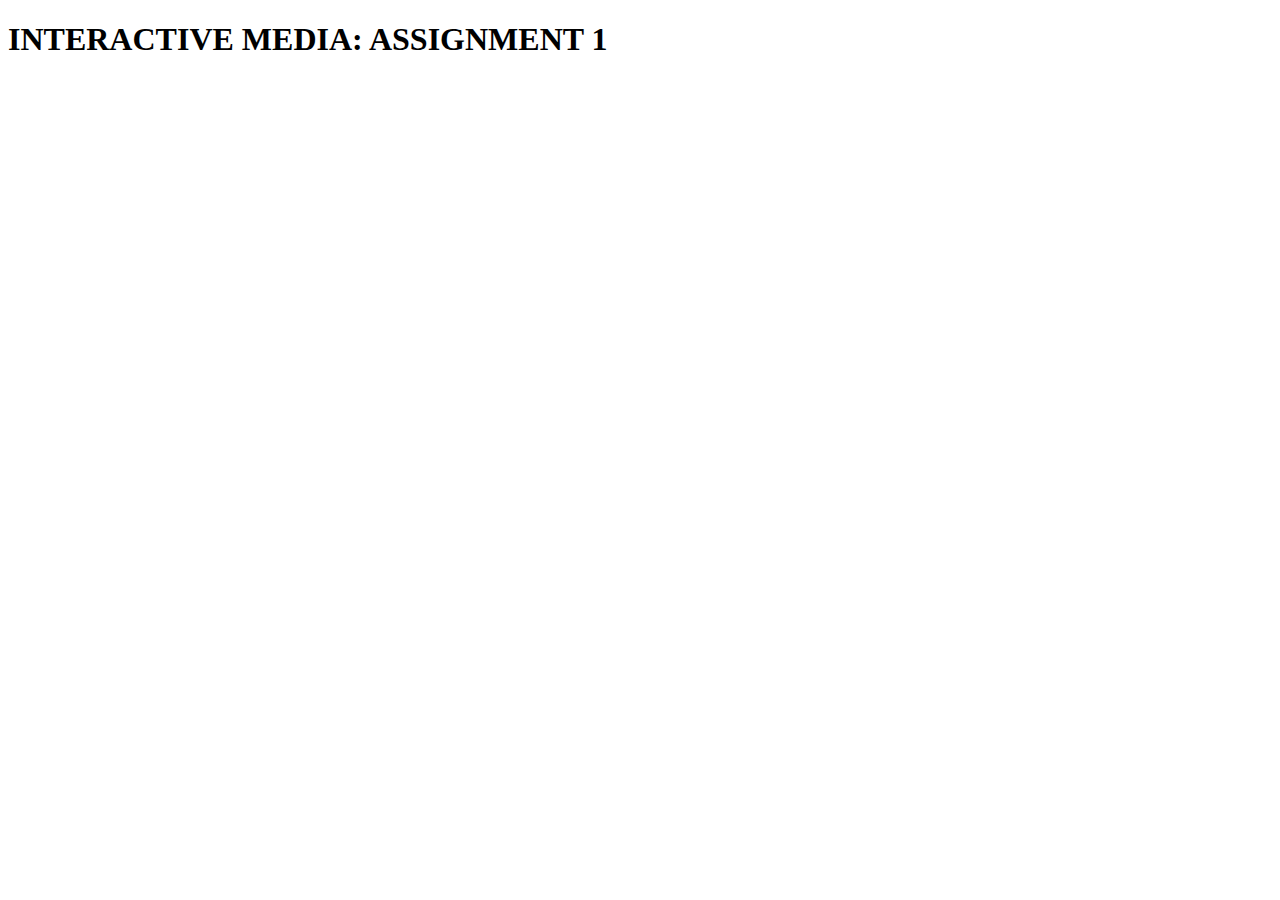
==== assignment-1/index.html @ bdb71514 "create-a1" ====
<!DOCTYPE html>
<html lang="en">
  <head>
    <meta charset="UTF-8" />
    <meta name="viewport" content="width=<device-width>, initial-scale=1.0" />
    <title>Document</title>
  </head>
  <body>
    <h1>INTERACTIVE MEDIA: ASSIGNMENT 1</h1>
  </body>
</html>
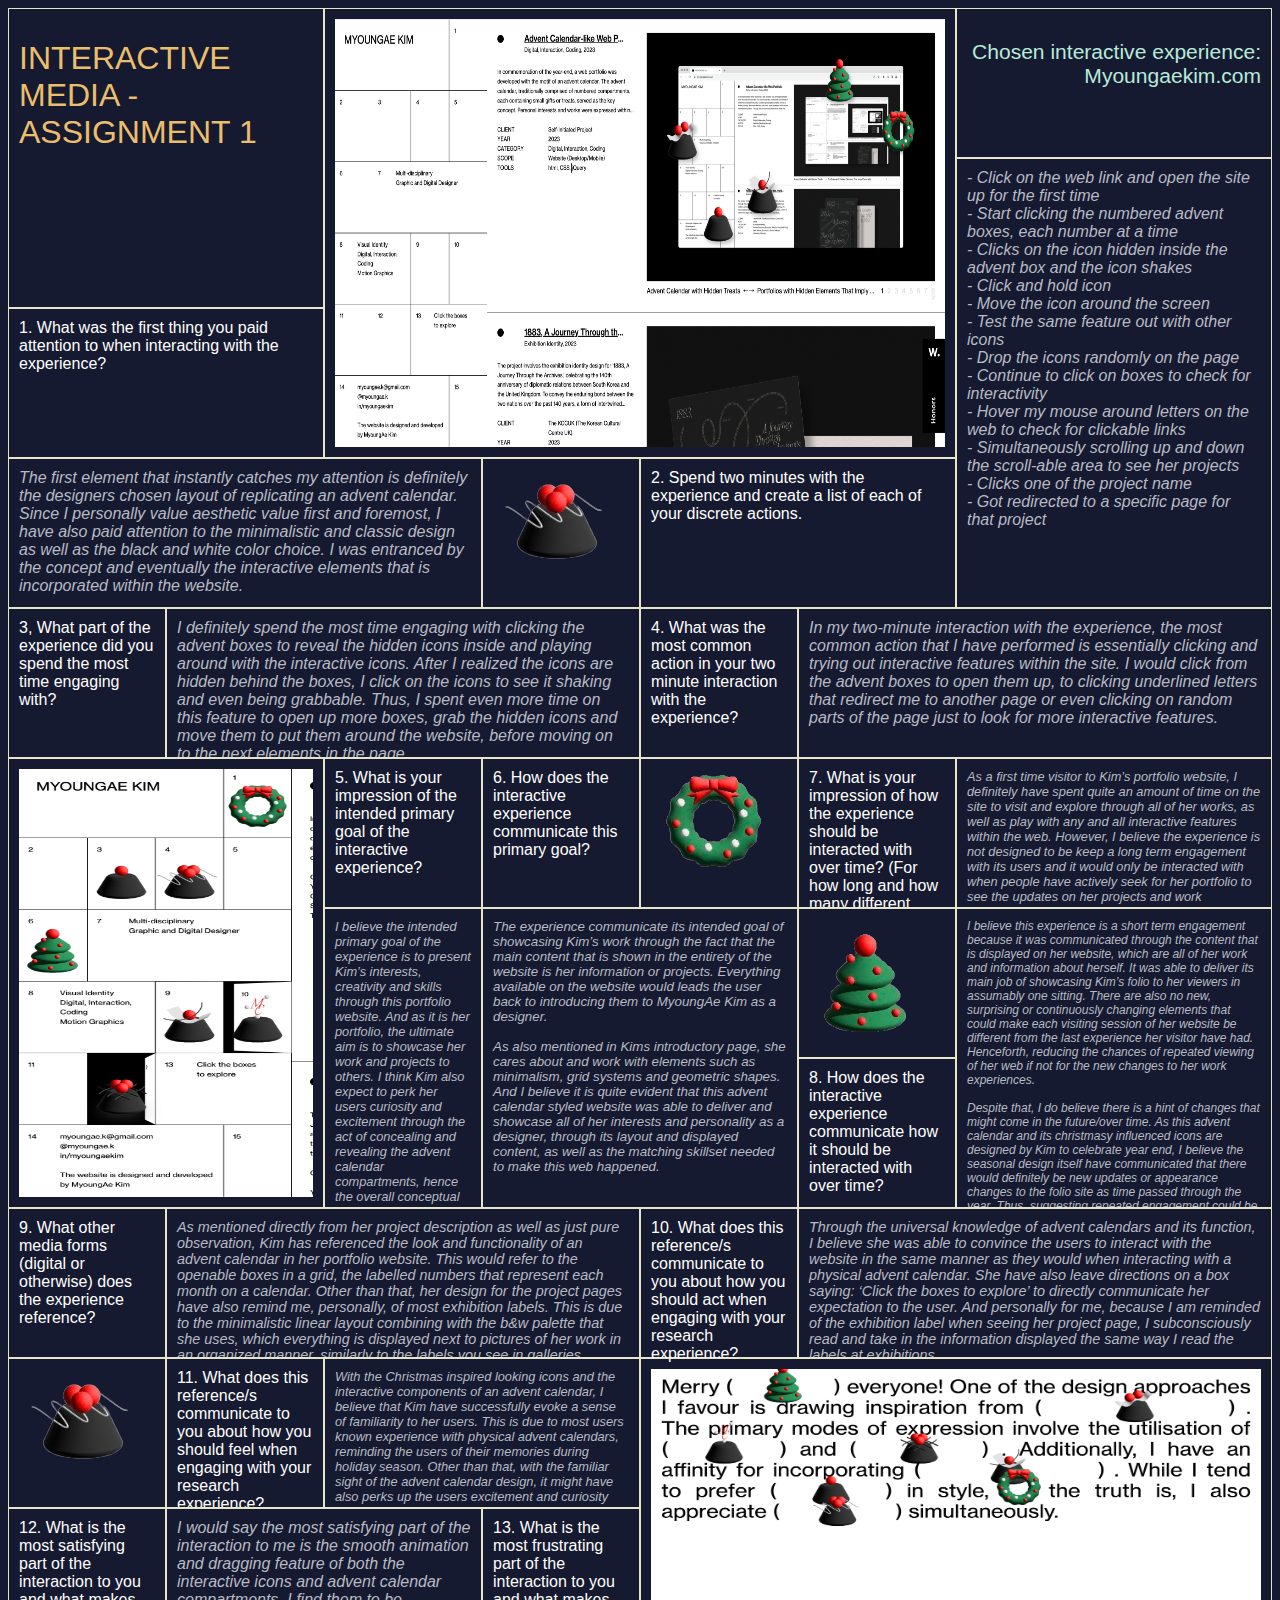
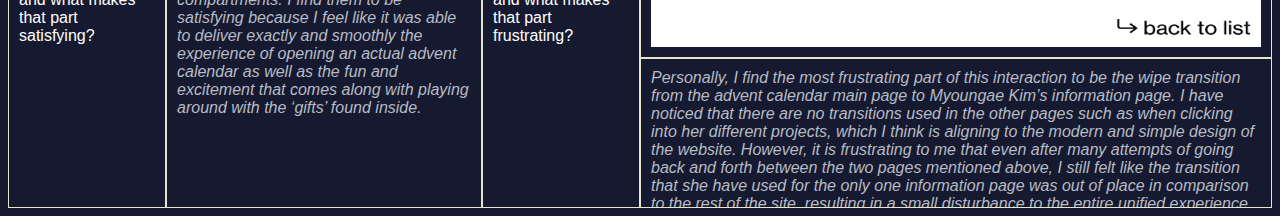
==== commit 5feb5520: "finished assignment 1" ====
--- a/assignment-1/index.html
+++ b/assignment-1/index.html
@@ -3,9 +3,234 @@
   <head>
     <meta charset="UTF-8" />
     <meta name="viewport" content="width=<device-width>, initial-scale=1.0" />
-    <title>Document</title>
+    <title>Jenny's Assignment 1</title>
+    <link rel="stylesheet" href="style.css" />
+    <link rel="stylesheet" href="reset.css" />
   </head>
   <body>
-    <h1>INTERACTIVE MEDIA: ASSIGNMENT 1</h1>
+    <div class="container">
+      <div class="header">
+        <h1 style="color: #eabe6c">INTERACTIVE MEDIA - ASSIGNMENT 1</h1>
+      </div>
+      <div class="headerpic">
+        <img src="img-a1/fullpage.png" alt="main pic" />
+      </div>
+      <div class="subheader">
+        <h3 style="color: #b6eada; text-align: right">
+          Chosen interactive experience: Myoungaekim.com
+        </h3>
+      </div>
+      <div class="ques1">
+        1. What was the first thing you paid attention to when interacting with
+        the experience?
+      </div>
+      <div class="ans1">
+        The first element that instantly catches my attention is definitely the
+        designers chosen layout of replicating an advent calendar. Since I
+        personally value aesthetic value first and foremost, I have also paid
+        attention to the minimalistic and classic design as well as the black
+        and white color choice. I was entranced by the concept and eventually
+        the interactive elements that is incorporated within the website.
+      </div>
+      <div class="icon1">
+        <img src="img-a1/blackcake.png" alt="cake icon" />
+      </div>
+      <div class="ques2">
+        2. Spend two minutes with the experience and create a list of each of
+        your discrete actions.
+      </div>
+      <div class="ans2">
+        - Click on the web link and open the site up for the first time <br />
+        - Start clicking the numbered advent boxes, each number at a time<br />
+        - Clicks on the icon hidden inside the advent box and the icon shakes<br />
+        - Click and hold icon<br />
+        - Move the icon around the screen<br />
+        - Test the same feature out with other icons<br />
+        - Drop the icons randomly on the page<br />
+        - Continue to click on boxes to check for interactivity<br />
+        - Hover my mouse around letters on the web to check for clickable
+        links<br />
+        - Simultaneously scrolling up and down the scroll-able area to see her
+        projects<br />
+        - Clicks one of the project name<br />
+        - Got redirected to a specific page for that project
+      </div>
+      <div class="ques3">
+        3, What part of the experience did you spend the most time engaging
+        with?
+      </div>
+      <div class="ans3">
+        I definitely spend the most time engaging with clicking the advent boxes
+        to reveal the hidden icons inside and playing around with the
+        interactive icons. After I realized the icons are hidden behind the
+        boxes, I click on the icons to see it shaking and even being grabbable.
+        Thus, I spent even more time on this feature to open up more boxes, grab
+        the hidden icons and move them to put them around the website, before
+        moving on to the next elements in the page.
+      </div>
+      <div class="ques4">
+        4. What was the most common action in your two minute interaction with
+        the experience?
+      </div>
+      <div class="ans4">
+        In my two-minute interaction with the experience, the most common action
+        that I have performed is essentially clicking and trying out interactive
+        features within the site. I would click from the advent boxes to open
+        them up, to clicking underlined letters that redirect me to another page
+        or even clicking on random parts of the page just to look for more
+        interactive features.
+      </div>
+      <div class="adventpic">
+        <img src="img-a1/adventcalendar.png" alt="adventcal pic" />
+      </div>
+      <div class="ques5">
+        5. What is your impression of the intended primary goal of the
+        interactive experience?
+      </div>
+      <div class="ans5">
+        I believe the intended primary goal of the experience is to present
+        Kim’s interests, creativity and skills through this portfolio website.
+        And as it is her portfolio, the ultimate aim is to showcase her work and
+        projects to others. I think Kim also expect to perk her users curiosity
+        and excitement through the act of concealing and revealing the advent
+        calendar compartments, hence the overall conceptual design of this
+        website.
+      </div>
+      <div class="ques6">
+        6. How does the interactive experience communicate this primary goal?
+      </div>
+      <div class="ans6">
+        The experience communicate its intended goal of showcasing Kim’s work
+        through the fact that the main content that is shown in the entirety of
+        the website is her information or projects. Everything available on the
+        website would leads the user back to introducing them to MyoungAe Kim as
+        a designer.<br />
+        <br />
+        As also mentioned in Kims introductory page, she cares about and work
+        with elements such as minimalism, grid systems and geometric shapes. And
+        I believe it is quite evident that this advent calendar styled website
+        was able to deliver and showcase all of her interests and personality as
+        a designer, through its layout and displayed content, as well as the
+        matching skillset needed to make this web happened.
+      </div>
+      <div class="greenicon">
+        <img src="img-a1/mistletoeicon.png" alt="green icon" />
+      </div>
+      <div class="ques7">
+        7. What is your impression of how the experience should be interacted
+        with over time? (For how long and how many different times)
+      </div>
+      <div class="ans7">
+        As a first time visitor to Kim’s portfolio website, I definitely have
+        spent quite an amount of time on the site to visit and explore through
+        all of her works, as well as play with any and all interactive features
+        within the web. However, I believe the experience is not designed to be
+        keep a long term engagement with its users and it would only be
+        interacted with when people have actively seek for her portfolio to see
+        the updates on her projects and work experiences.
+      </div>
+      <div class="treeicon">
+        <img src="img-a1/christmastree.png" alt="tree icon" />
+      </div>
+      <div class="ques8">
+        8. How does the interactive experience communicate how it should be
+        interacted with over time?
+      </div>
+      <div class="ans8">
+        I believe this experience is a short term engagement because it was
+        communicated through the content that is displayed on her website, which
+        are all of her work and information about herself. It was able to
+        deliver its main job of showcasing Kim’s folio to her viewers in
+        assumably one sitting. There are also no new, surprising or continuously
+        changing elements that could make each visiting session of her website
+        be different from the last experience her visitor have had. Henceforth,
+        reducing the chances of repeated viewing of her web if not for the new
+        changes to her work experiences.<br />
+        <br />
+        Despite that, I do believe there is a hint of changes that might come in
+        the future/over time. As this advent calendar and its christmasy
+        influenced icons are designed by Kim to celebrate year end, I believe
+        the seasonal design itself have communicated that there would definitely
+        be new updates or appearance changes to the folio site as time passed
+        through the year. Thus, suggesting repeated engagement could be possible
+        for the website.
+      </div>
+      <div class="ques9">
+        9. What other media forms (digital or otherwise) does the experience
+        reference?
+      </div>
+      <div class="ans9">
+        As mentioned directly from her project description as well as just pure
+        observation, Kim has referenced the look and functionality of an advent
+        calendar in her portfolio website. This would refer to the openable
+        boxes in a grid, the labelled numbers that represent each month on a
+        calendar. Other than that, her design for the project pages have also
+        remind me, personally, of most exhibition labels. This is due to the
+        minimalistic linear layout combining with the b&w palette that she uses,
+        which everything is displayed next to pictures of her work in an
+        organized manner, similarly to the labels you see in galleries.
+      </div>
+      <div class="ques10">
+        10. What does this reference/s communicate to you about how you should
+        act when engaging with your research experience?
+      </div>
+      <div class="ans10">
+        Through the universal knowledge of advent calendars and its function, I
+        believe she was able to convince the users to interact with the website
+        in the same manner as they would when interacting with a physical advent
+        calendar. She have also leave directions on a box saying: ‘Click the
+        boxes to explore’ to directly communicate her expectation to the user.
+        And personally for me, because I am reminded of the exhibition label
+        when seeing her project page, I subconsciously read and take in the
+        information displayed the same way I read the labels at exhibitions.
+      </div>
+      <div class="icon2">
+        <img src="img-a1/blackcake.png" alt="cake icon 2" />
+      </div>
+      <div class="ques11">
+        11. What does this reference/s communicate to you about how you should
+        feel when engaging with your research experience?
+      </div>
+      <div class="ans11">
+        With the Christmas inspired looking icons and the interactive components
+        of an advent calendar, I believe that Kim have successfully evoke a
+        sense of familiarity to her users. This is due to most users known
+        experience with physical advent calendars, reminding the users of their
+        memories during holiday season. Other than that, with the familiar sight
+        of the advent calendar design, it might have also perks up the users
+        excitement and curiosity when engaging with Kim’s interactive site.
+      </div>
+      <div class="infopage">
+        <img src="img-a1/abpage.png" alt="about page" />
+      </div>
+      <div class="ques12">
+        12. What is the most satisfying part of the interaction to you and what
+        makes that part satisfying?
+      </div>
+      <div class="ans12">
+        I would say the most satisfying part of the interaction to me is the
+        smooth animation and dragging feature of both the interactive icons and
+        advent calendar compartments. I find them to be satisfying because I
+        feel like it was able to deliver exactly and smoothly the experience of
+        opening an actual advent calendar as well as the fun and excitement that
+        comes along with playing around with the ‘gifts’ found inside.
+      </div>
+      <div class="ques13">
+        13. What is the most frustrating part of the interaction to you and what
+        makes that part frustrating?
+      </div>
+      <div class="ans13">
+        Personally, I find the most frustrating part of this interaction to be
+        the wipe transition from the advent calendar main page to Myoungae Kim’s
+        information page. I have noticed that there are no transitions used in
+        the other pages such as when clicking into her different projects, which
+        I think is aligning to the modern and simple design of the website.
+        However, it is frustrating to me that even after many attempts of going
+        back and forth between the two pages mentioned above, I still felt like
+        the transition that she have used for the only one information page was
+        out of place in comparison to the rest of the site, resulting in a small
+        disturbance to the entire unified experience.
+      </div>
+    </div>
   </body>
 </html>
--- a/assignment-1/style.css
+++ b/assignment-1/style.css
@@ -0,0 +1,239 @@
+/* https://colorhunt.co/palette/161a3031304db6bbc4f0ece5 */
+/* The reason I have chosen this palette is because I wanted to keep the same minimalistic and modern look as the main theme color for my page, in responding to Kim's portfolio.
+However, I did not want to pursue the same black and white look as I wanted to personalize it abit to my preference, which is to make it more colorful. */
+* {
+  font-family: Arial, Helvetica, sans-serif;
+  font-weight: 500;
+  color: #b6bbc4;
+}
+/* For this website, I have decided to go through with this particular grid system incorporated design template, because I wanted to work directly with the portfolio that I'm responding to. 
+This means that I wanted to try and recreate, or at least learn from MyeongAe Kim's portfolio design and give my answers to the prompt through a similar layout.
+The dominant element that I have attempted to keep is the grid system that Kim have used, to frame my questions and answers around it, as well as other pictures or icons. */
+
+/* I also regret that I was unable to customize the texts to be more readable, I understand my layout is quite hard to read but it is my best attempt to recreate Kim's site. 
+I have chosen the font helvetica beacuse I wanted to keep the simple look just as Kim does with her portfolio. */
+
+.container {
+  display: grid;
+  grid-template-columns: repeat(8, 1fr);
+  grid-template-rows: repeat(6, 150px);
+  min-height: 100%;
+  max-width: 1fr;
+  min-width: none;
+  grid-auto-rows: 150px;
+}
+
+body {
+  background-color: #161a30;
+}
+.container > div {
+  box-sizing: border-box;
+  border: 1px solid #e5e5cb;
+  text-align: left;
+  padding: 10px 10px;
+}
+.header {
+  grid-area: 1 / 1 / 3 / 3;
+}
+.headerpic {
+  grid-area: 1 / 3 / 4 / 7;
+}
+.headerpic img {
+  width: 100%;
+  height: 100%;
+  max-height: 100%;
+}
+.subheader {
+  grid-area: 1 / 7 / 1 / 9;
+  text-align: right;
+  font-size: large;
+}
+/* I have decided to use white as the color to identify the questions presented in my site. While I will use the oblique font style to differentiate the answers from the questions. */
+.ques1 {
+  grid-area: 3/1/3/3;
+  color: white;
+}
+
+/* For almost all of my questions and answers, I have included the command overflow:hidden. 
+This is because I have changed my mind to this grid layout quite last minute and was unable to adapt quickly enough to making the information flexible/interactive to all screens.
+Hence, most of the answers sometimes got overflow outside of the grid whilst I am coding the web up. This was my quick method to help with the coding process 
+but I am aware the final product wouldn't look as nice and well-functioned. */
+
+.ans1 {
+  grid-area: 4/1/5/4;
+  overflow: hidden;
+  font-style: oblique;
+}
+/* These icons that I have included in my website are screenshotted from Kim's website 
+as supporting elements to complement and help recreate my overall response to Kim's portfolio.*/
+.icon1 {
+  grid-area: 4/5/4/4;
+}
+.icon1 img {
+  max-width: 100%;
+  max-height: 100%;
+}
+.ques2 {
+  grid-area: 4/5/4/7;
+  color: white;
+}
+
+/* In some of my answers, there are some text boxes that have differing font sizes such as medium or small. 
+This is because I was unable to keep the content and text within the grid, 
+thus I had to adjust the size according to how it appears on my screen only, 
+as I was not able to apply the responsive aspect into my code. */
+
+.ans2 {
+  grid-area: 2/7/5/9;
+  font-size: medium;
+  overflow: hidden;
+  font-style: oblique;
+}
+.ques3 {
+  grid-area: 5/1/6/2;
+  color: white;
+}
+.ans3 {
+  grid-area: 5/2/6/5;
+  overflow: hidden;
+  font-style: oblique;
+}
+.ques4 {
+  grid-area: 5/5/6/6;
+  overflow: hidden;
+  color: white;
+}
+.ans4 {
+  grid-area: 5/6/6/9;
+  font-style: oblique;
+}
+.adventpic {
+  grid-area: 6/1/9/3;
+}
+.adventpic img {
+  width: 100%;
+  height: 100%;
+}
+.ques5 {
+  grid-area: 6/3/7/4;
+  overflow: hidden;
+  color: white;
+}
+
+.ans5 {
+  grid-area: 7/3/9/4;
+  font-size: 80%;
+  overflow: hidden;
+  font-style: oblique;
+}
+.ques6 {
+  grid-area: 6/4/7/4;
+  overflow: hidden;
+  color: white;
+}
+.ans6 {
+  grid-area: 7/4/9/6;
+  font-size: smaller;
+  overflow: hidden;
+  font-style: oblique;
+}
+.greenicon {
+  grid-area: 6/5/7/6;
+}
+.greenicon img {
+  max-width: 100%;
+  max-height: fit-content;
+}
+.ques7 {
+  grid-area: 6/6/7/7;
+  overflow: hidden;
+  color: white;
+}
+.ans7 {
+  grid-area: 6/7/7/9;
+  font-size: 80%;
+  overflow: hidden;
+  font-style: oblique;
+}
+.treeicon {
+  grid-area: 7/6/8/7;
+}
+.treeicon img {
+  max-width: 100%;
+  max-height: fit-content;
+}
+.ques8 {
+  grid-area: 8/6/9/7;
+  color: white;
+}
+.ans8 {
+  grid-area: 7/7/9/9;
+  font-size: 75%;
+  overflow: hidden;
+  font-style: oblique;
+}
+.ques9 {
+  grid-area: 9/1/10/2;
+  color: white;
+}
+.ans9 {
+  grid-area: 9/2/10/5;
+  overflow: hidden;
+  font-size: 90%;
+  font-style: oblique;
+}
+.ques10 {
+  grid-area: 9/5/10/6;
+  color: white;
+}
+.ans10 {
+  grid-area: 9/6/10/9;
+  overflow: hidden;
+  font-size: 90%;
+  font-style: oblique;
+}
+.icon2 {
+  grid-area: 10/1/11/2;
+}
+.icon2 img {
+  max-width: 100%;
+  max-height: 100%;
+}
+.ques11 {
+  grid-area: 10/2/11/3;
+  overflow: hidden;
+  color: white;
+}
+.ans11 {
+  grid-area: 10/3/11/5;
+  overflow: hidden;
+  font-size: 80%;
+  font-style: oblique;
+}
+.infopage {
+  grid-area: 10/5/12/9;
+}
+.infopage img {
+  width: 100%;
+  max-height: 100%;
+}
+.ques12 {
+  grid-area: 11/1/13/2;
+  overflow: hidden;
+  color: white;
+}
+.ans12 {
+  grid-area: 11/2/13/4;
+  overflow: hidden;
+  font-style: oblique;
+}
+.ques13 {
+  grid-area: 11/4/13/5;
+  overflow: hidden;
+  color: white;
+}
+.ans13 {
+  grid-area: 12/5/13/9;
+  overflow: hidden;
+  font-style: oblique;
+}
